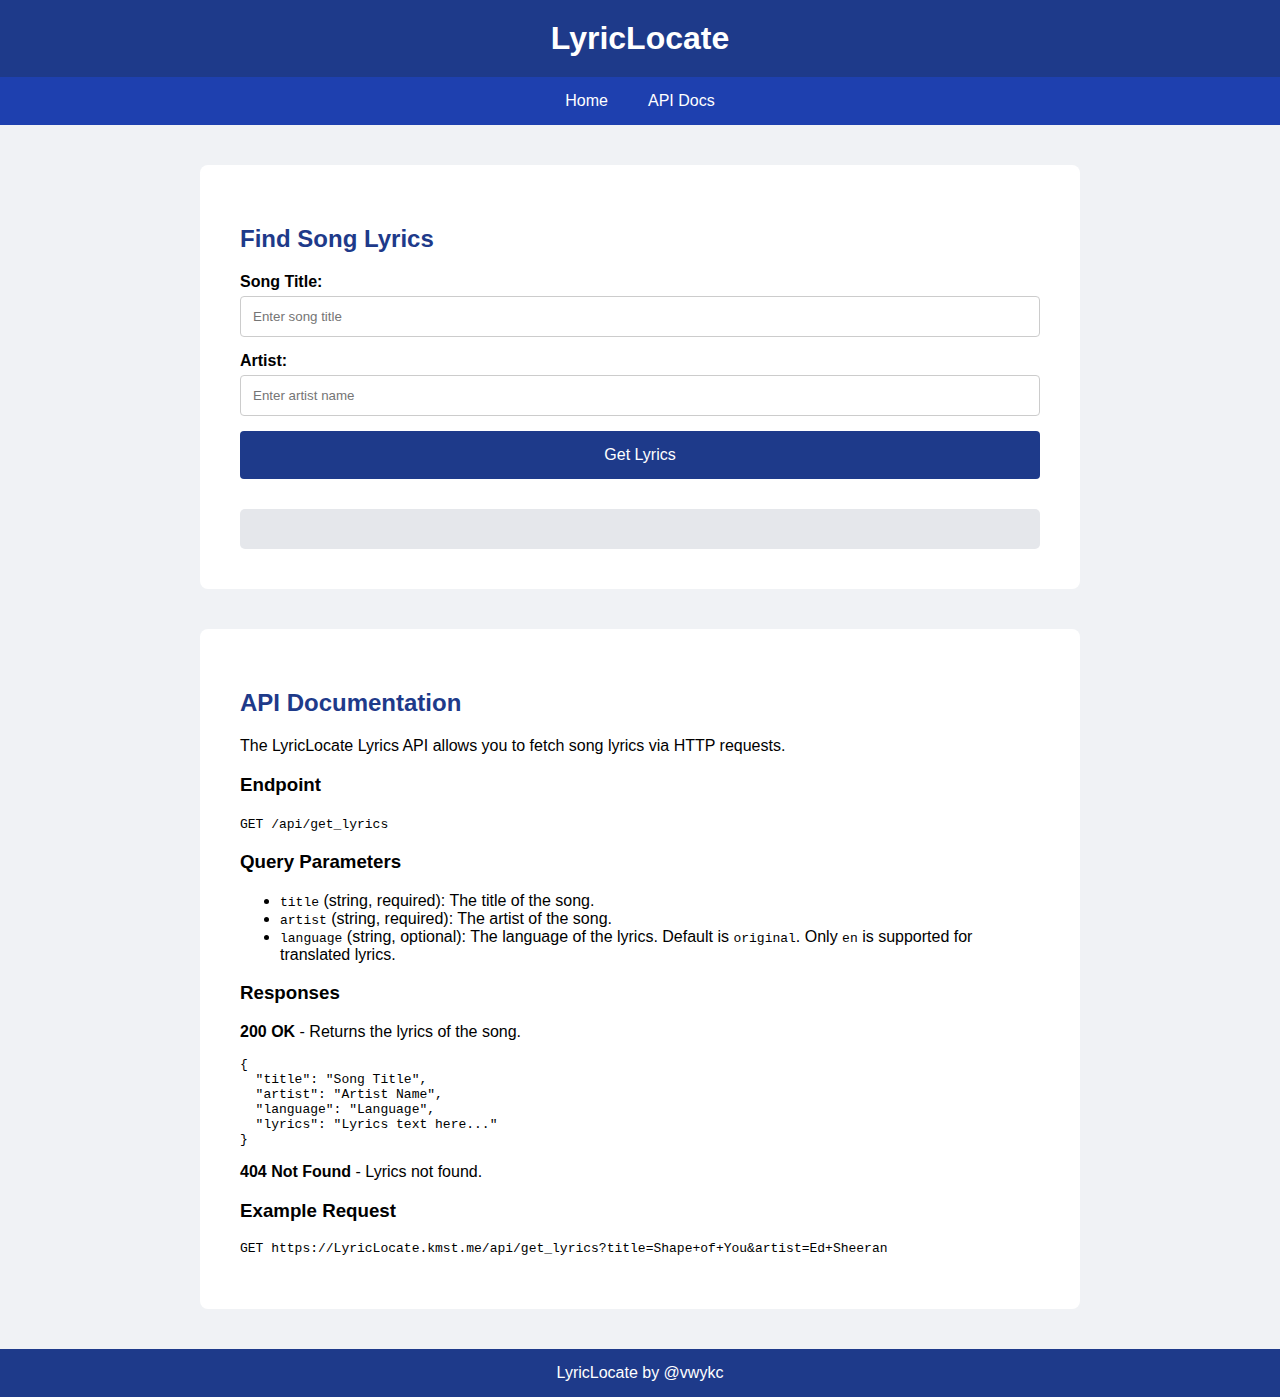
==== static/index.html @ 09a1554b "Remove frontend worker and script files; implement static file serving and update main application s" ====
<!DOCTYPE html>
<html lang="en">
<head>
    <meta charset="UTF-8">
    <title>LyricLocate Lyrics Finder</title>
    <meta name="viewport" content="width=device-width, initial-scale=1.0">
    <link rel="stylesheet" href="/static/style.css">
</head>
<body>
    <header>
        <h1>LyricLocate</h1>
        <nav>
            <a href="#home">Home</a>
            <a href="#api">API Docs</a>
        </nav>
    </header>
    <main>
        <section class="container" id="home">
            <h2>Find Song Lyrics</h2>
            <form id="lyricsForm">
                <div class="input-group">
                    <label for="title">Song Title:</label>
                    <input type="text" id="title" placeholder="Enter song title" required>
                </div>
                <div class="input-group">
                    <label for="artist">Artist:</label>
                    <input type="text" id="artist" placeholder="Enter artist name" required>
                </div>
                <button type="submit">Get Lyrics</button>
            </form>
            <div id="lyrics"></div>
        </section>
        <section class="container" id="api">
            <h2>API Documentation</h2>
            <p>The LyricLocate Lyrics API allows you to fetch song lyrics via HTTP requests.</p>
            <h3>Endpoint</h3>
            <p><code>GET /api/get_lyrics</code></p>
            <h3>Query Parameters</h3>
            <ul>
                <li><code>title</code> (string, required): The title of the song.</li>
                <li><code>artist</code> (string, required): The artist of the song.</li>
                <li><code>language</code> (string, optional): The language of the lyrics. Default is <code>original</code>. Only <code>en</code> is supported for translated lyrics.</li>
            </ul>
            <h3>Responses</h3>
            <p><strong>200 OK</strong> - Returns the lyrics of the song.</p>
            <pre>{
  "title": "Song Title",
  "artist": "Artist Name",
  "language": "Language",
  "lyrics": "Lyrics text here..."
}</pre>
            <p><strong>404 Not Found</strong> - Lyrics not found.</p>
            <h3>Example Request</h3>
            <pre>GET https://LyricLocate.kmst.me/api/get_lyrics?title=Shape+of+You&artist=Ed+Sheeran</pre>
        </section>
    </main>
    <footer>
        <a href="https://github.com/vwkyc/LyricLocate">LyricLocate by @vwykc</a>
    </footer>
    <script src="/static/script.js"></script>
</body>
</html>
---- static/style.css ----
/* style.css */
body {
    font-family: 'Segoe UI', Tahoma, Geneva, Verdana, sans-serif;
    margin: 0;
    padding: 0;
    background-color: #f0f2f5;
}

header {
    background-color: #1e3a8a;
    color: #fff;
}

header h1 {
    margin: 0;
    padding: 20px;
    text-align: center;
}

nav {
    background-color: #1e40af;
    display: flex;
    justify-content: center;
}

nav a {
    color: #fff;
    padding: 15px 20px;
    text-decoration: none;
}

nav a:hover {
    background-color: #1e3a8a;
}

.container {
    max-width: 800px;
    margin: 40px auto;
    background-color: #fff;
    padding: 40px;
    border-radius: 8px;
}

h2 {
    color: #1e3a8a;
    margin-bottom: 20px;
}

.input-group {
    margin-bottom: 15px;
}

label {
    display: block;
    font-weight: bold;
    margin-bottom: 5px;
}

input[type="text"] {
    width: 100%;
    padding: 12px;
    box-sizing: border-box;
    border: 1px solid #ccc;
    border-radius: 4px;
}

button {
    width: 100%;
    padding: 15px;
    background-color: #1e3a8a;
    color: #fff;
    border: none;
    font-size: 16px;
    cursor: pointer;
    border-radius: 4px;
}

button:hover {
    background-color: #1e40af;
}

#lyrics {
    margin-top: 30px;
    padding: 20px;
    background-color: #e5e7eb;
    border-radius: 5px;
    white-space: pre-wrap;
}

footer {
    background-color: #1e3a8a;
    color: #fff;
    text-align: center;
    padding: 15px 0;
    margin-top: 40px;
}

footer a {
    color: #fff;
    text-decoration: none;
}

footer a:hover {
    text-decoration: underline;
    opacity: 0.9;
}

@media (max-width: 600px) {
    .container {
        margin: 20px;
        padding: 20px;
    }
    
    nav a {
        padding: 10px;
    }
}
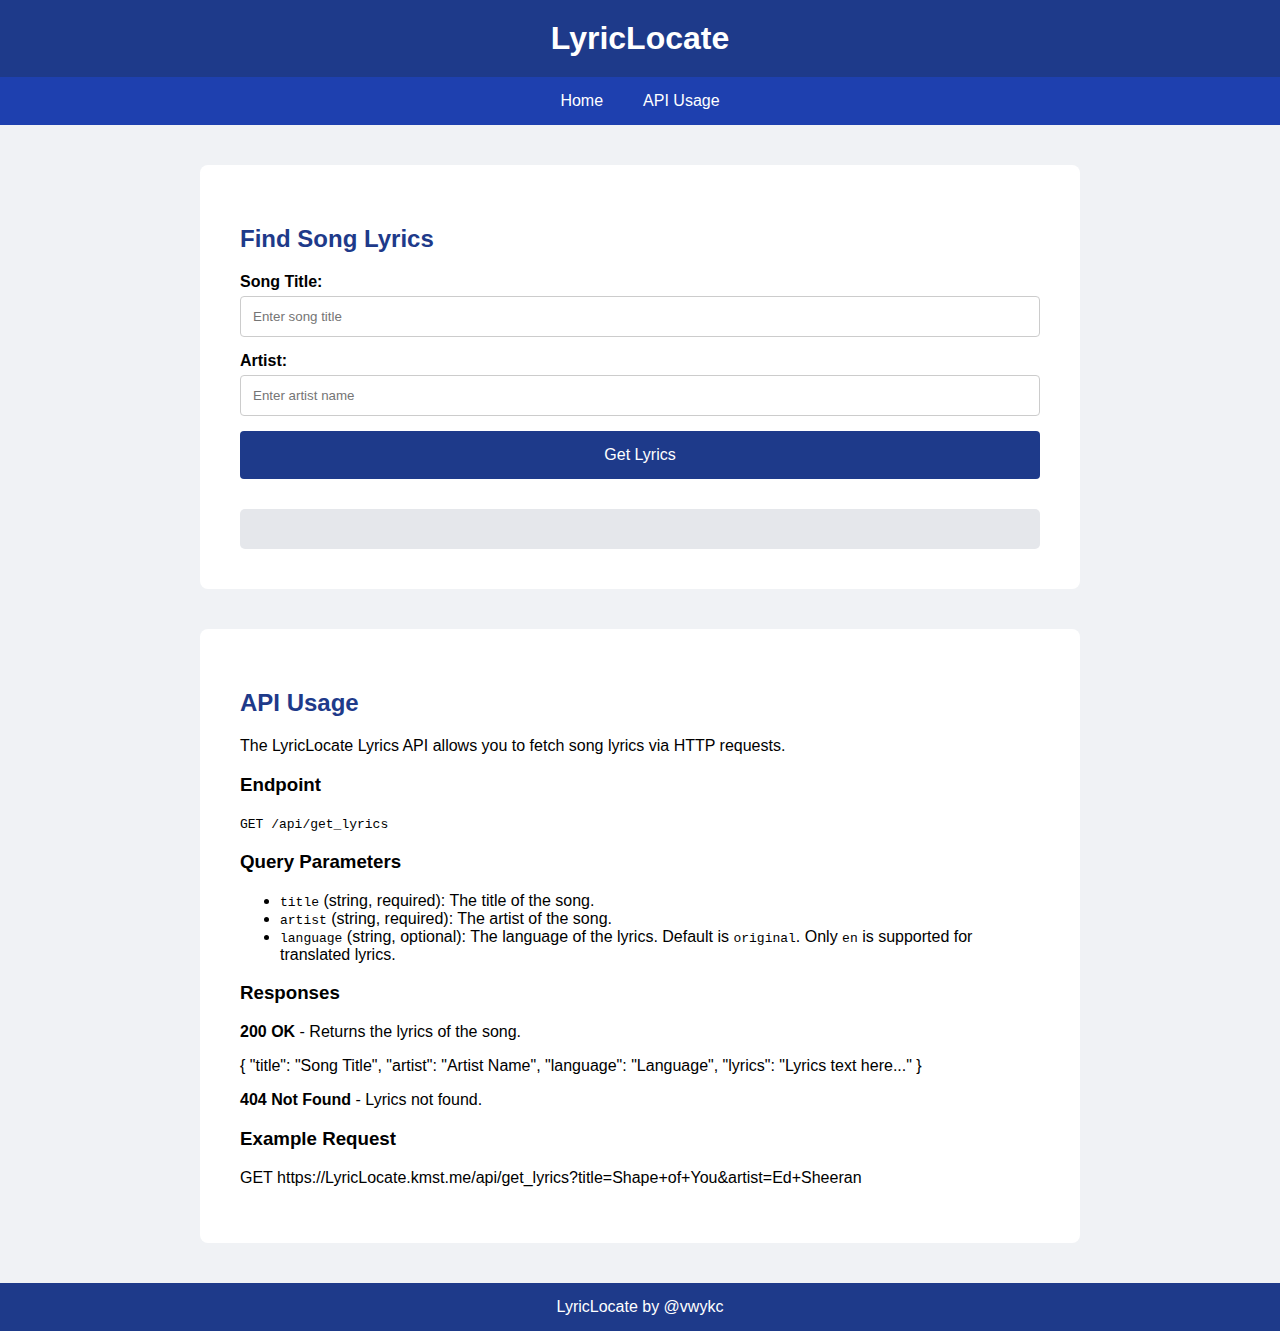
==== commit 50bfaf7b: "Update index.html" ====
--- a/static/index.html
+++ b/static/index.html
@@ -3,6 +3,7 @@
 <head>
     <meta charset="UTF-8">
     <title>LyricLocate Lyrics Finder</title>
+    <meta name="google-site-verification" content="jFGsPbWqvtSZ173BHYC40iYus6hyy15Iwk6V2U8gw9E" />
     <meta name="viewport" content="width=device-width, initial-scale=1.0">
     <link rel="stylesheet" href="/static/style.css">
 </head>
@@ -11,7 +12,7 @@
         <h1>LyricLocate</h1>
         <nav>
             <a href="#home">Home</a>
-            <a href="#api">API Docs</a>
+            <a href="#api">API Usage</a>
         </nav>
     </header>
     <main>
@@ -31,7 +32,7 @@
             <div id="lyrics"></div>
         </section>
         <section class="container" id="api">
-            <h2>API Documentation</h2>
+            <h2>API Usage</h2>
             <p>The LyricLocate Lyrics API allows you to fetch song lyrics via HTTP requests.</p>
             <h3>Endpoint</h3>
             <p><code>GET /api/get_lyrics</code></p>
@@ -43,15 +44,15 @@
             </ul>
             <h3>Responses</h3>
             <p><strong>200 OK</strong> - Returns the lyrics of the song.</p>
-            <pre>{
+            <p>{
   "title": "Song Title",
   "artist": "Artist Name",
   "language": "Language",
   "lyrics": "Lyrics text here..."
-}</pre>
+}</p>
             <p><strong>404 Not Found</strong> - Lyrics not found.</p>
             <h3>Example Request</h3>
-            <pre>GET https://LyricLocate.kmst.me/api/get_lyrics?title=Shape+of+You&artist=Ed+Sheeran</pre>
+            <p>GET https://LyricLocate.kmst.me/api/get_lyrics?title=Shape+of+You&artist=Ed+Sheeran</p>
         </section>
     </main>
     <footer>
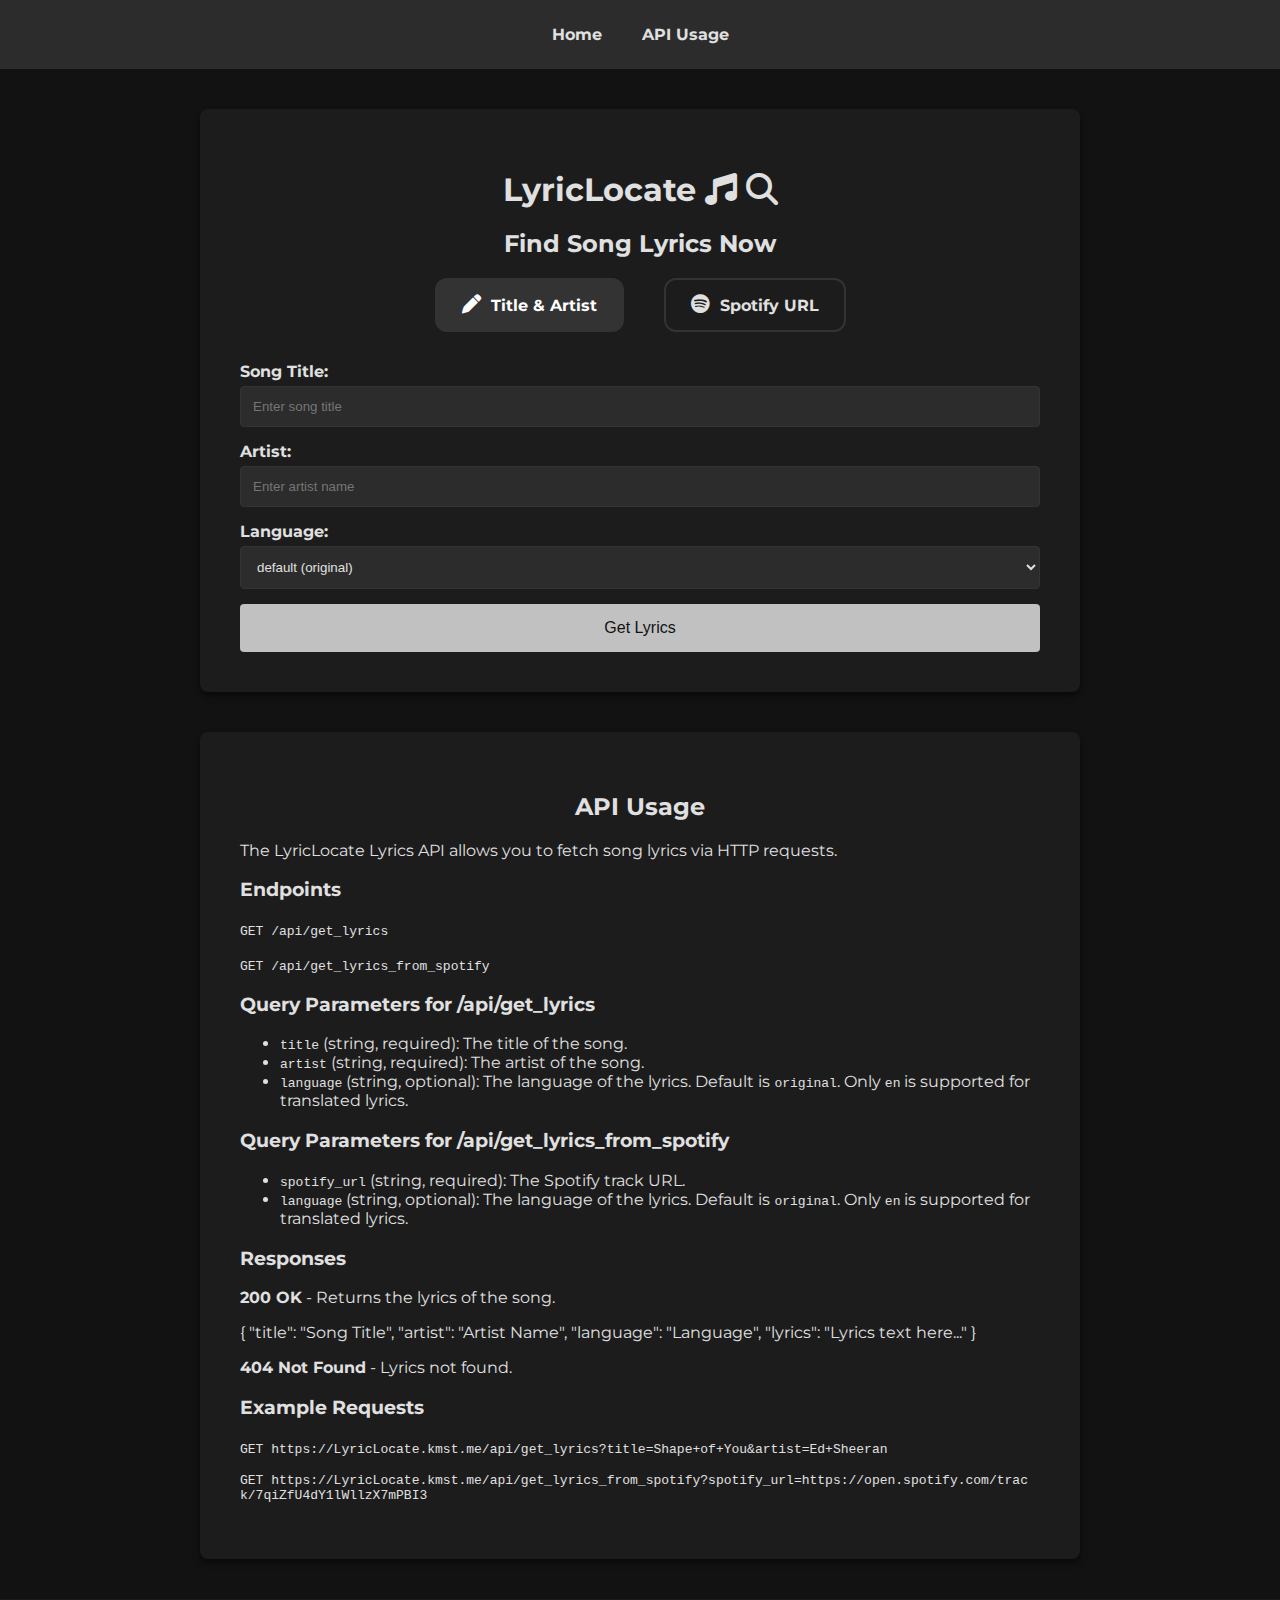
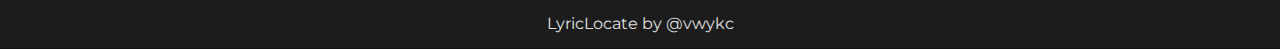
==== commit c75e1170: "fix display" ====
--- a/static/index.html
+++ b/static/index.html
@@ -3,43 +3,88 @@
 <head>
     <meta charset="UTF-8">
     <title>LyricLocate Lyrics Finder</title>
+    <meta name="description" content="LyricLocate Lyrics Finder allows you to search and fetch song lyrics by title, artist, or Spotify URL.">
     <meta name="google-site-verification" content="jFGsPbWqvtSZ173BHYC40iYus6hyy15Iwk6V2U8gw9E" />
     <meta name="viewport" content="width=device-width, initial-scale=1.0">
+    
+    <meta property="og:title" content="LyricLocate Lyrics Finder">
+    <meta property="og:description" content="Search and find song lyrics using title, artist, or Spotify URL.">
+    <meta property="og:type" content="website">
+    <meta property="og:url" content="https://LyricLocate.kmst.me/">
+
+    <link rel="stylesheet" href="https://cdnjs.cloudflare.com/ajax/libs/font-awesome/6.5.1/css/all.min.css">
     <link rel="stylesheet" href="/static/style.css">
+    
+    <script type="application/ld+json">
+    {
+      "@context": "https://schema.org",
+      "@type": "WebSite",
+      "name": "LyricLocate Lyrics Finder",
+      "url": "https://LyricLocate.kmst.me/",
+      "description": "Search and find song lyrics by title, artist, or Spotify URL."
+    }
+    </script>
 </head>
 <body>
-    <header>
-        <h1>LyricLocate</h1>
-        <nav>
-            <a href="#home">Home</a>
-            <a href="#api">API Usage</a>
-        </nav>
-    </header>
+    <nav>
+        <a href="#home">Home</a>
+        <a href="#api">API Usage</a>
+    </nav>
     <main>
         <section class="container" id="home">
-            <h2>Find Song Lyrics</h2>
+            <h1> LyricLocate <i class="fas fa-music"></i> <i class="fas fa-search"></i></h1>
+            <h2>Find Song Lyrics Now</h2>
+            <div class="search-method">
+                <label class="search-toggle active">
+                    <input type="radio" name="searchMethod" value="manual" checked>
+                    <i class="fas fa-pen"></i>
+                    Title & Artist
+                </label>
+                <label class="search-toggle">
+                    <input type="radio" name="searchMethod" value="spotify">
+                    <i class="fab fa-spotify"></i>
+                    Spotify URL
+                </label>
+            </div>
             <form id="lyricsForm">
-                <div class="input-group">
+                <div class="input-group manual-input">
                     <label for="title">Song Title:</label>
                     <input type="text" id="title" placeholder="Enter song title" required>
                 </div>
-                <div class="input-group">
+                <div class="input-group manual-input">
                     <label for="artist">Artist:</label>
                     <input type="text" id="artist" placeholder="Enter artist name" required>
                 </div>
+                <div class="input-group spotify-input" style="display: none;">
+                    <label for="spotifyUrl">Spotify URL:</label>
+                    <input type="text" id="spotifyUrl" placeholder="Enter Spotify track URL">
+                </div>
+                <div class="input-group">
+                    <label for="language">Language:</label>
+                    <select id="language">
+                        <option value="">default (original)</option>
+                        <option value="en">en</option>
+                    </select>
+                </div>
                 <button type="submit">Get Lyrics</button>
             </form>
-            <div id="lyrics"></div>
+            <div id="lyrics" aria-live="polite"></div>
         </section>
         <section class="container" id="api">
             <h2>API Usage</h2>
             <p>The LyricLocate Lyrics API allows you to fetch song lyrics via HTTP requests.</p>
-            <h3>Endpoint</h3>
+            <h3>Endpoints</h3>
             <p><code>GET /api/get_lyrics</code></p>
-            <h3>Query Parameters</h3>
+            <p><code>GET /api/get_lyrics_from_spotify</code></p>
+            <h3>Query Parameters for /api/get_lyrics</h3>
             <ul>
                 <li><code>title</code> (string, required): The title of the song.</li>
                 <li><code>artist</code> (string, required): The artist of the song.</li>
+                <li><code>language</code> (string, optional): The language of the lyrics. Default is <code>original</code>. Only <code>en</code> is supported for translated lyrics.</li>
+            </ul>
+            <h3>Query Parameters for /api/get_lyrics_from_spotify</h3>
+            <ul>
+                <li><code>spotify_url</code> (string, required): The Spotify track URL.</li>
                 <li><code>language</code> (string, optional): The language of the lyrics. Default is <code>original</code>. Only <code>en</code> is supported for translated lyrics.</li>
             </ul>
             <h3>Responses</h3>
@@ -51,8 +96,9 @@
   "lyrics": "Lyrics text here..."
 }</p>
             <p><strong>404 Not Found</strong> - Lyrics not found.</p>
-            <h3>Example Request</h3>
-            <p>GET https://LyricLocate.kmst.me/api/get_lyrics?title=Shape+of+You&artist=Ed+Sheeran</p>
+            <h3>Example Requests</h3>
+            <p><code>GET https://LyricLocate.kmst.me/api/get_lyrics?title=Shape+of+You&artist=Ed+Sheeran</code></p>
+            <p><code>GET https://LyricLocate.kmst.me/api/get_lyrics_from_spotify?spotify_url=https://open.spotify.com/track/7qiZfU4dY1lWllzX7mPBI3</code></p>
         </section>
     </main>
     <footer>
@@ -60,4 +106,4 @@
     </footer>
     <script src="/static/script.js"></script>
 </body>
-</html>
+</html>--- a/static/style.css
+++ b/static/style.css
@@ -1,49 +1,62 @@
-/* style.css */
+@import url('https://fonts.googleapis.com/css2?family=Montserrat:wght@400;700&display=swap');
+
 body {
-    font-family: 'Segoe UI', Tahoma, Geneva, Verdana, sans-serif;
+    font-family: 'Montserrat', sans-serif;
     margin: 0;
     padding: 0;
-    background-color: #f0f2f5;
-}
-
-header {
-    background-color: #1e3a8a;
-    color: #fff;
-}
-
-header h1 {
-    margin: 0;
-    padding: 20px;
-    text-align: center;
+    background: url('https://www.transparenttextures.com/patterns/music-sheet.png') #121212;
+    color: #e0e0e0;
 }
 
 nav {
-    background-color: #1e40af;
+    background-color: #2c2c2c;
     display: flex;
     justify-content: center;
+    padding: 10px 0;
 }
 
 nav a {
-    color: #fff;
+    color: #e0e0e0;
     padding: 15px 20px;
     text-decoration: none;
+    font-weight: bold;
 }
 
 nav a:hover {
-    background-color: #1e3a8a;
+    background-color: #1c1c1c;
 }
 
 .container {
     max-width: 800px;
     margin: 40px auto;
-    background-color: #fff;
+    background-color: #1c1c1c;
     padding: 40px;
     border-radius: 8px;
+    box-shadow: 0 4px 6px rgba(0, 0, 0, 0.5);
+}
+
+h1 {
+    color: #e0e0e0;
+    text-align: center;
+    margin-bottom: 20px;
 }
 
 h2 {
-    color: #1e3a8a;
+    color: #e0e0e0;
     margin-bottom: 20px;
+    text-align: center;
+}
+
+.search-method {
+    display: flex;
+    justify-content: center;
+    margin-bottom: 20px;
+}
+
+.search-method label {
+    margin: 0 10px;
+    font-weight: bold;
+    cursor: pointer;
 }
 
 .input-group {
@@ -60,43 +73,86 @@
     width: 100%;
     padding: 12px;
     box-sizing: border-box;
-    border: 1px solid #ccc;
-    border-radius: 4px;
+    border: 1px solid #333;
+    border-radius: 4px;
+    background-color: #2c2c2c;
+    color: #e0e0e0;
 }
 
 button {
     width: 100%;
     padding: 15px;
-    background-color: #1e3a8a;
-    color: #fff;
+    background-color: #c1c1c1;
+    color: #121212;
     border: none;
     font-size: 16px;
     cursor: pointer;
     border-radius: 4px;
+    transition: background-color 0.3s ease, transform 0.3s ease;
 }
 
 button:hover {
-    background-color: #1e40af;
+    background-color: #d0d0d0;
+    transform: translateY(-2px);
 }
 
 #lyrics {
     margin-top: 30px;
     padding: 20px;
-    background-color: #e5e7eb;
+    background-color: #2c2c2c;
     border-radius: 5px;
     white-space: pre-wrap;
+    max-height: 400px;
+    overflow-y: auto;
+    overflow-x: hidden;
+    display: none; /* Initially hidden */
+}
+
+#lyrics::-webkit-scrollbar {
+    width: 8px;
+}
+
+#lyrics::-webkit-scrollbar-track {
+    background: #1c1c1c;
+    border-radius: 5px;
+}
+
+#lyrics::-webkit-scrollbar-thumb {
+    background: #333;
+    border-radius: 5px;
+}
+
+#lyrics::-webkit-scrollbar-thumb:hover {
+    background: #555;
+}
+
+#lyrics h3 {
+    margin: 0;
+    font-size: 1.2em;
+    color: #c1c1c1;
+}
+
+#lyrics h4 {
+    margin-top: 5px;
+    font-size: 1em;
+    color: #a1a1a1;
+}
+
+#lyrics pre {
+    font-size: 1.2em;
+    line-height: 1.5;
 }
 
 footer {
-    background-color: #1e3a8a;
-    color: #fff;
+    background-color: #1c1c1c;
+    color: #e0e0e0;
     text-align: center;
     padding: 15px 0;
     margin-top: 40px;
 }
 
 footer a {
-    color: #fff;
+    color: #e0e0e0;
     text-decoration: none;
 }
 
@@ -114,4 +170,86 @@
     nav a {
         padding: 10px;
     }
-}+
+    .search-method {
+        flex-direction: column;
+        align-items: center;
+    }
+
+    .search-method label {
+        margin: 5px 0;
+    }
+}
+
+.search-method {
+    display: flex;
+    justify-content: center;
+    gap: 20px;
+    margin-bottom: 30px;
+}
+
+.search-toggle {
+    background: #1c1c1c;
+    border: 2px solid #333;
+    border-radius: 12px;
+    padding: 15px 25px;
+    color: #e0e0e0;
+    cursor: pointer;
+    transition: all 0.3s ease;
+    display: flex;
+    align-items: center;
+    gap: 10px;
+    font-weight: 600;
+}
+
+.search-toggle:hover {
+    transform: translateY(-2px);
+    box-shadow: 0 4px 12px rgba(0, 0, 0, 0.5);
+}
+
+.search-toggle.active {
+    background: #333;
+    color: white;
+}
+
+.search-toggle i {
+    font-size: 1.2em;
+}
+
+.input-group select {
+    width: 100%;
+    padding: 12px;
+    box-sizing: border-box;
+    border: 1px solid #333;
+    border-radius: 4px;
+    background-color: #2c2c2c;
+    color: #e0e0e0;
+}
+
+/* Hide the original radio buttons */
+.search-method input[type="radio"] {
+    display: none;
+}
+
+code {
+    word-break: break-all;
+    word-wrap: break-word;
+    white-space: pre-wrap;
+    display: inline-block;
+    max-width: 100%;
+}
+
+#api p {
+    overflow-wrap: break-word;
+    word-wrap: break-word;
+    -ms-word-break: break-all;
+    word-break: break-word;
+}
+
+pre {
+    background: #f5f5f5;
+    padding: 1rem;
+    border-radius: 4px;
+    overflow-x: auto;
+    max-width: 100%;
+}
